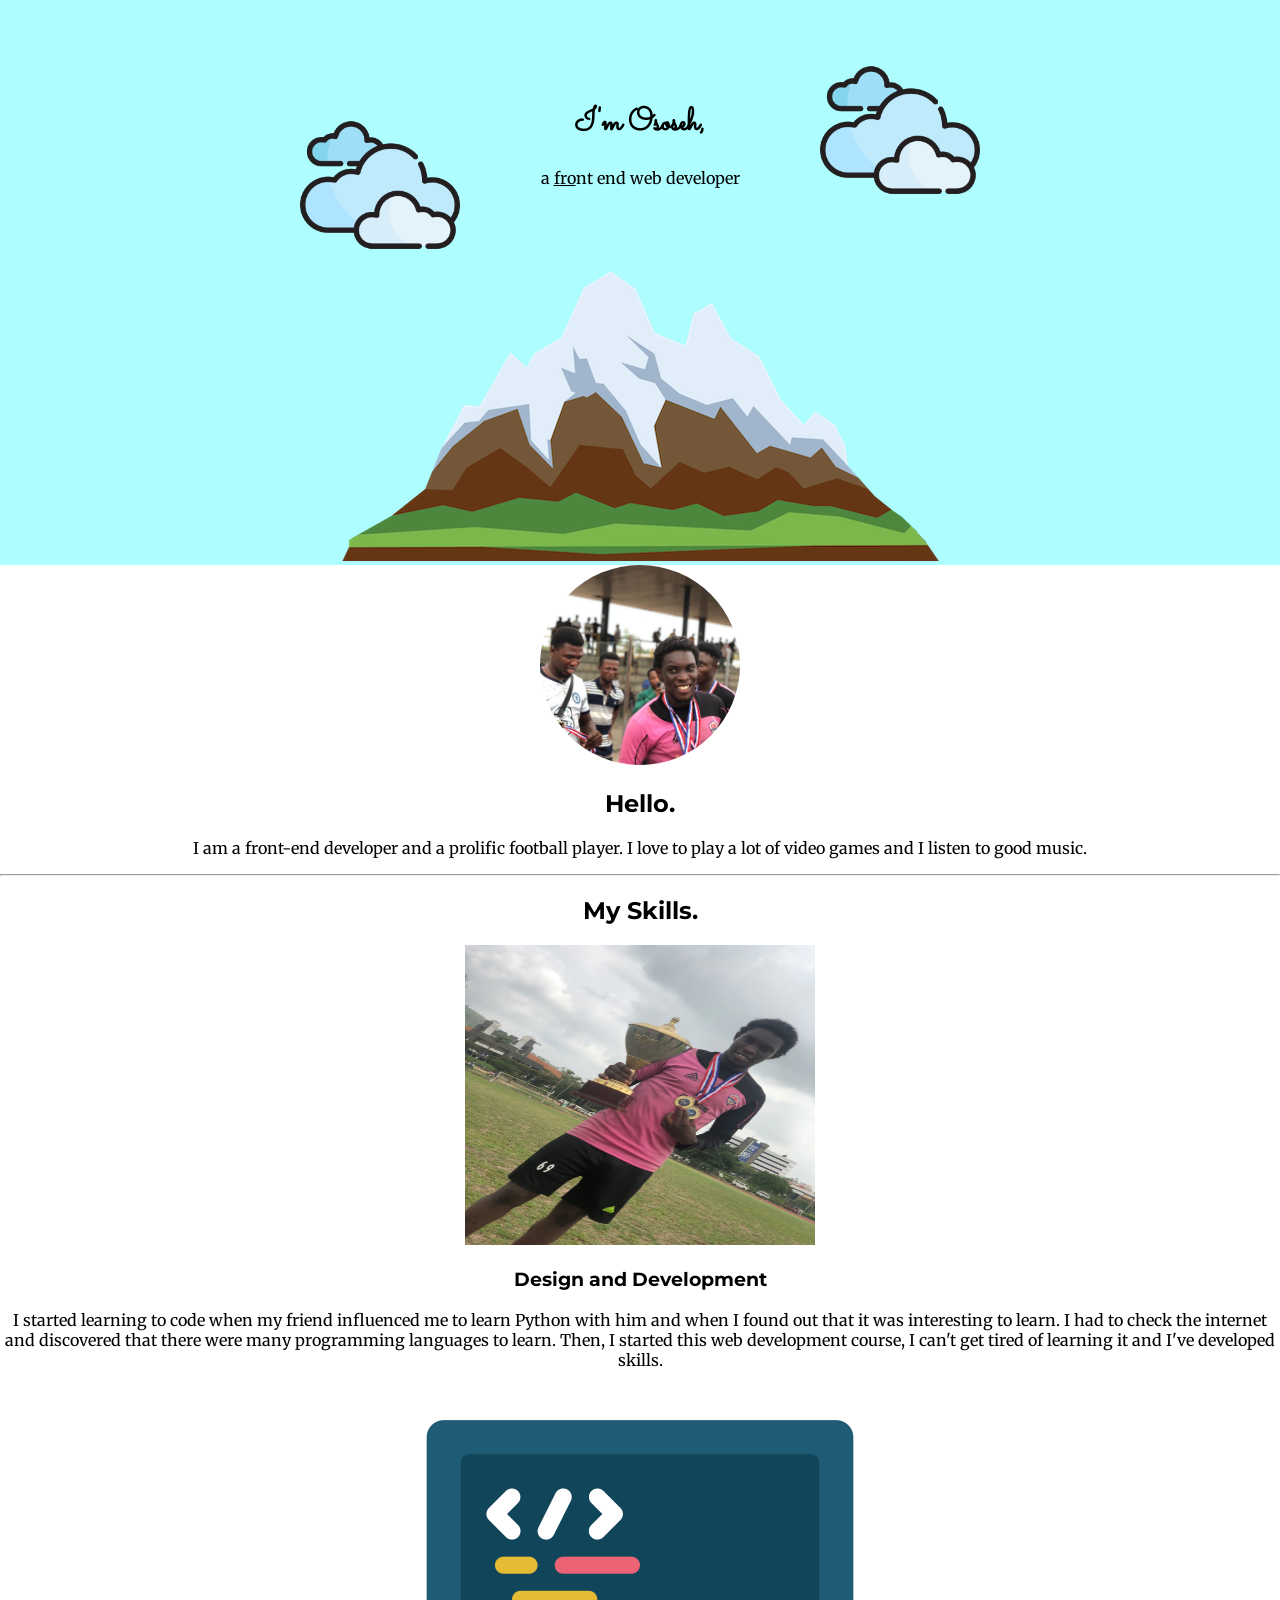
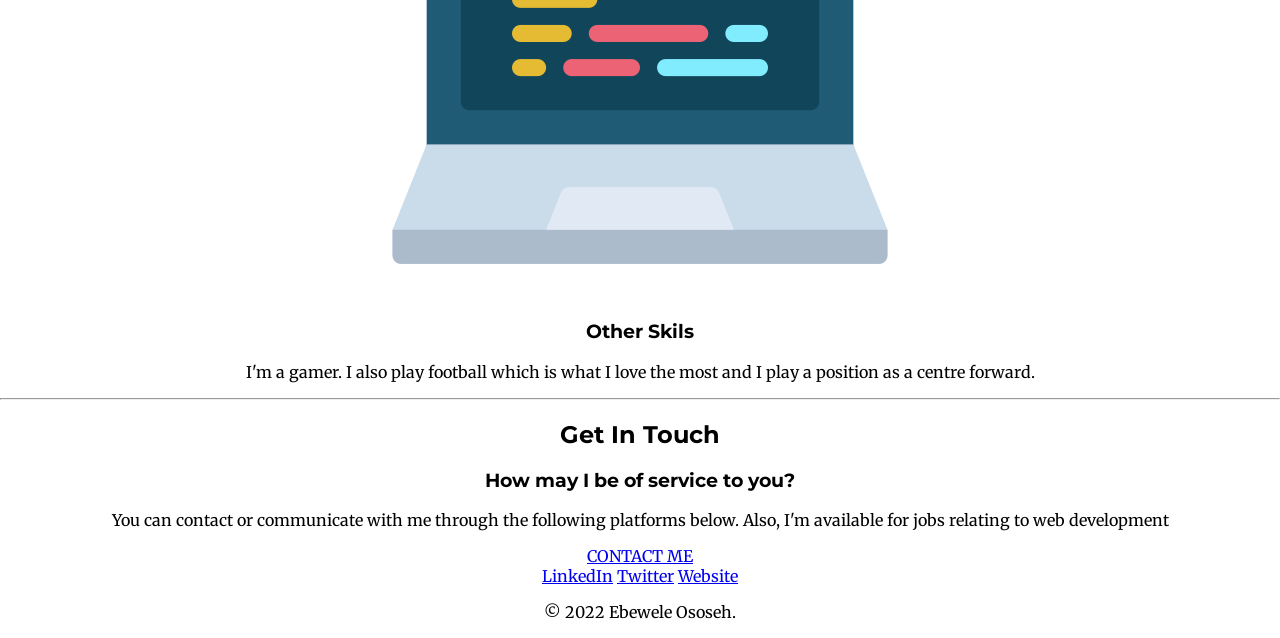
==== index.html @ ca623d4a "Add files via upload" ====
<!DOCTYPE html>
<html lang="en" dir="ltr">

<head>
  <meta charset="utf-8">
  <title>Ebewele Ososeh</title>
  <link rel="stylesheet" href="css/styles.css">
  <link rel="icon" href="my logo.jpeg">
  <link rel="preconnect" href="https://fonts.googleapis.com">
<link rel="preconnect" href="https://fonts.gstatic.com" crossorigin>
<link href="https://fonts.googleapis.com/css2?family=BIZ+UDMincho&family=Merriweather&family=Montserrat&family=Sacramento&display=swap" rel="stylesheet">
</head>

<body>
  <div class="top-container">
    <img src="Images/clouds.png" alt="cloud-img" class="top-cloud">
    <h1>I'm Ososeh,</h1>
    <p>a <span class="fro">fro</span>nt end web developer</p>
    <img src="Images/clouds.png" alt="cloud-img" class="bottom-cloud">
    <img src="Images/mountain.png" alt="mountain-img" class="mountains">
  </div>
  <div class="middle-container">
    <div class="profile">
      <img src="Images/champion.jpg" alt="Ososeh" class="Ososeh">
      <h2>Hello.</h2>
      <p>I am a front-end developer and a prolific football player. I love to play a lot of video games and I listen to good music.</p>
    </div>
    <hr>
    <div class="skills">
      <h2>My Skills.</h2>
      <div class="skill-row">
        <img class="trophy" src="Images/trophy.jpg" alt="Trophy">
        <h3>Design and Development</h3>
        <p>I started learning to code when my friend influenced me to learn Python with him and when I found out that it was interesting to learn. I had to check the internet and discovered that there were many programming languages to learn. Then, I started this web development course, I can't get tired of learning it and I've developed skills. </p>
      </div>
      <div class="skill-row">
        <img class="programming" src="Images/programming.png" alt="">
        <h3>Other Skils</h3>
        <p>I'm a gamer. I also play football which is what I love the most and I play a position as a centre forward.</p>
      </div>
    </div>
    <hr>
    <div class="contact-me">
      <h2>Get In Touch</h2>
      <h3>How may I be of service to you?</h3>
      <p>You can contact or communicate with me through the following platforms below. Also, I'm available for jobs relating to web development</p>
      <a class="btn" href="mailto:ebeweleososeh@gmail.com">CONTACT ME</a>
    </div>
  </div>


  <div class="bottom-container">
    <a class="footer-link" href="https://www.linkedin.com/">LinkedIn</a>
    <a class="footer-link" href="https://twitter.com/">Twitter</a>
    <a class="footer-link" href="https://www.appbrewery.co/">Website</a>
    <p>© 2022  Ebewele Ososeh.</p>
  </div>


</body>

</html>
---- css/styles.css ----
body {
  margin: 0;
  text-align: center;
  font-family: 'Merriweather', serif;
}

h1 {
  margin-top: 0;
  font-family: Sacramento, cursive;
}
h2 {
  font-family: Montserrat, sans-serif;
}
h3 {
  font-family: 'Montserrat', serif;
}

.top-container {
  background-color: #AEFEFF;
  position: relative;
  padding-top: 100px
}

.middle-container {

}

.bottom-container {

}

.fro {
  text-decoration: underline;
}

.top-cloud {
  position: absolute;
  height: 160px;
  width: 160px;
  right: 300px;
  top: 50px;
}

.bottom-cloud {
  position: absolute;
  height: 160px;
  width: 160px;
  left: 300px;
  bottom: 300px;
}
.Ososeh{
  border-radius: 100%;
  height: 200px;
  width: 200px;

}
.trophy{
  height: 300px;
  width: 350px;

}
.skill-row{

}
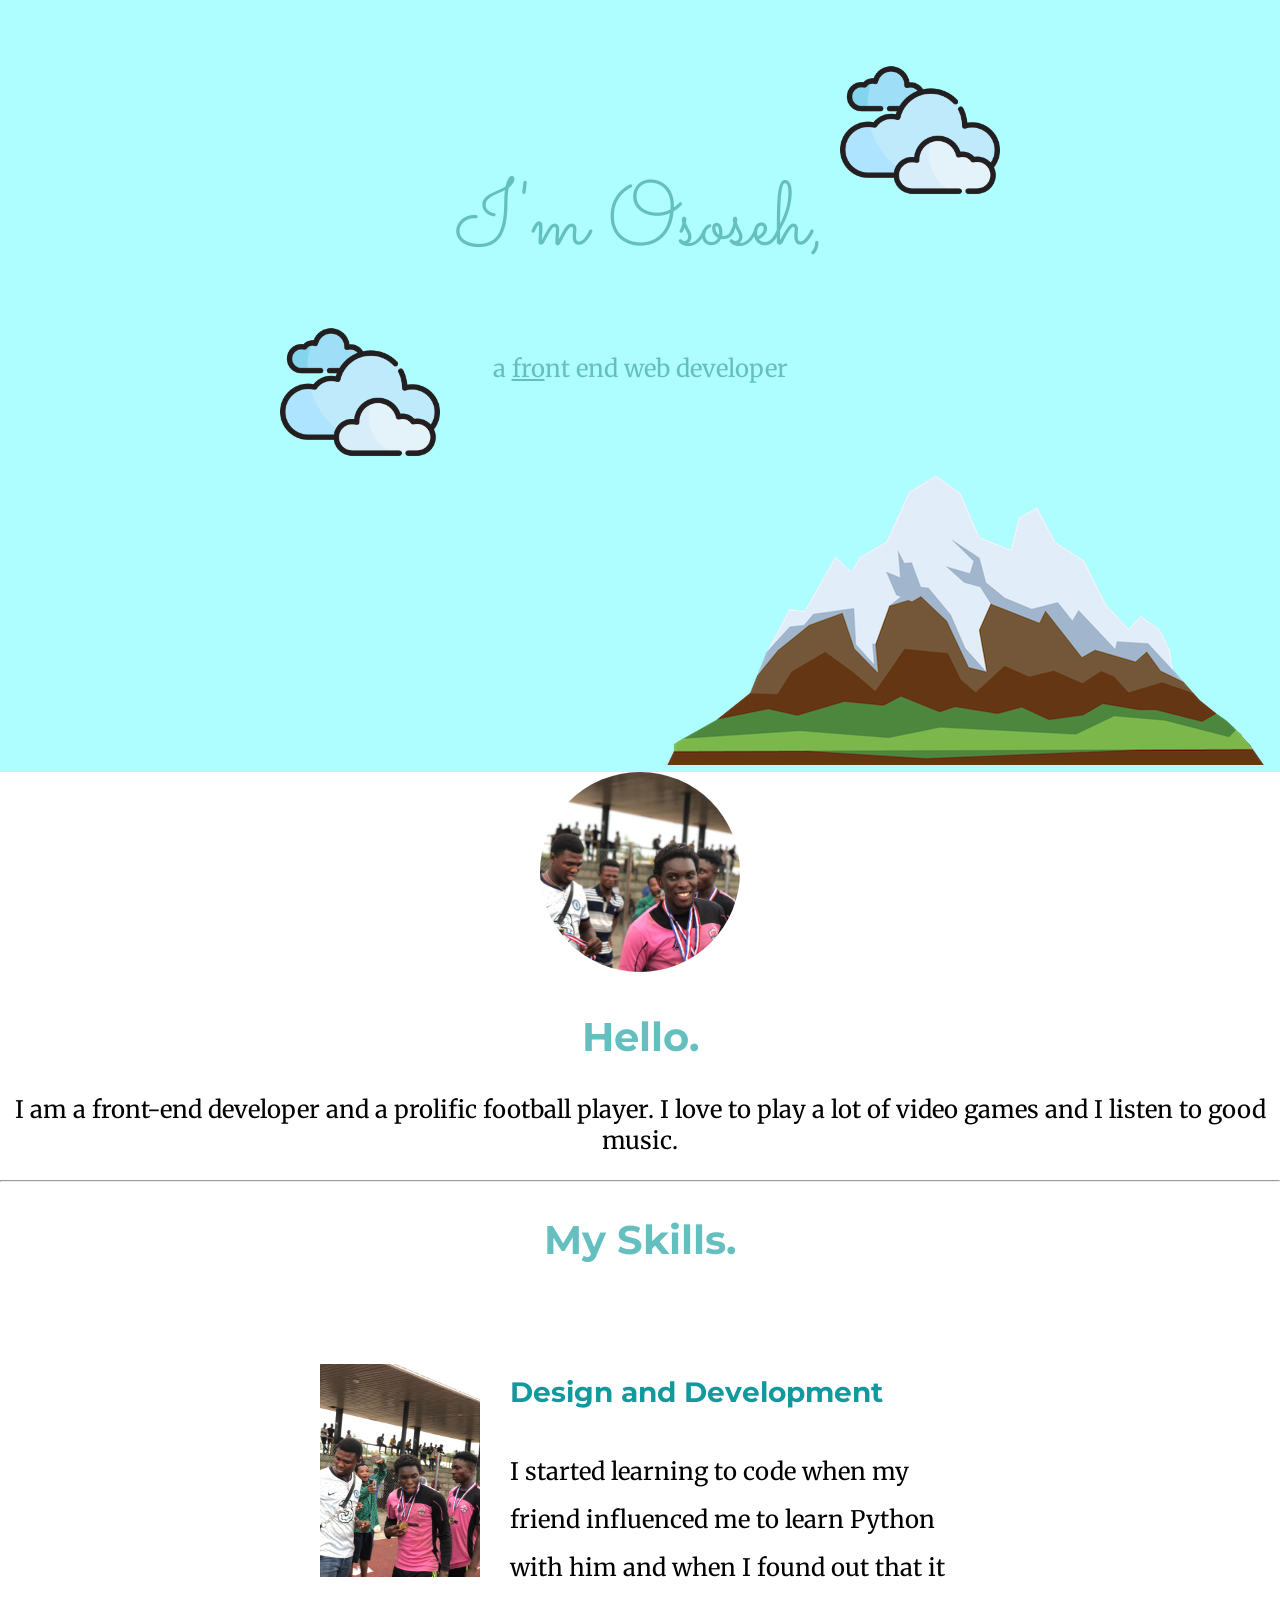
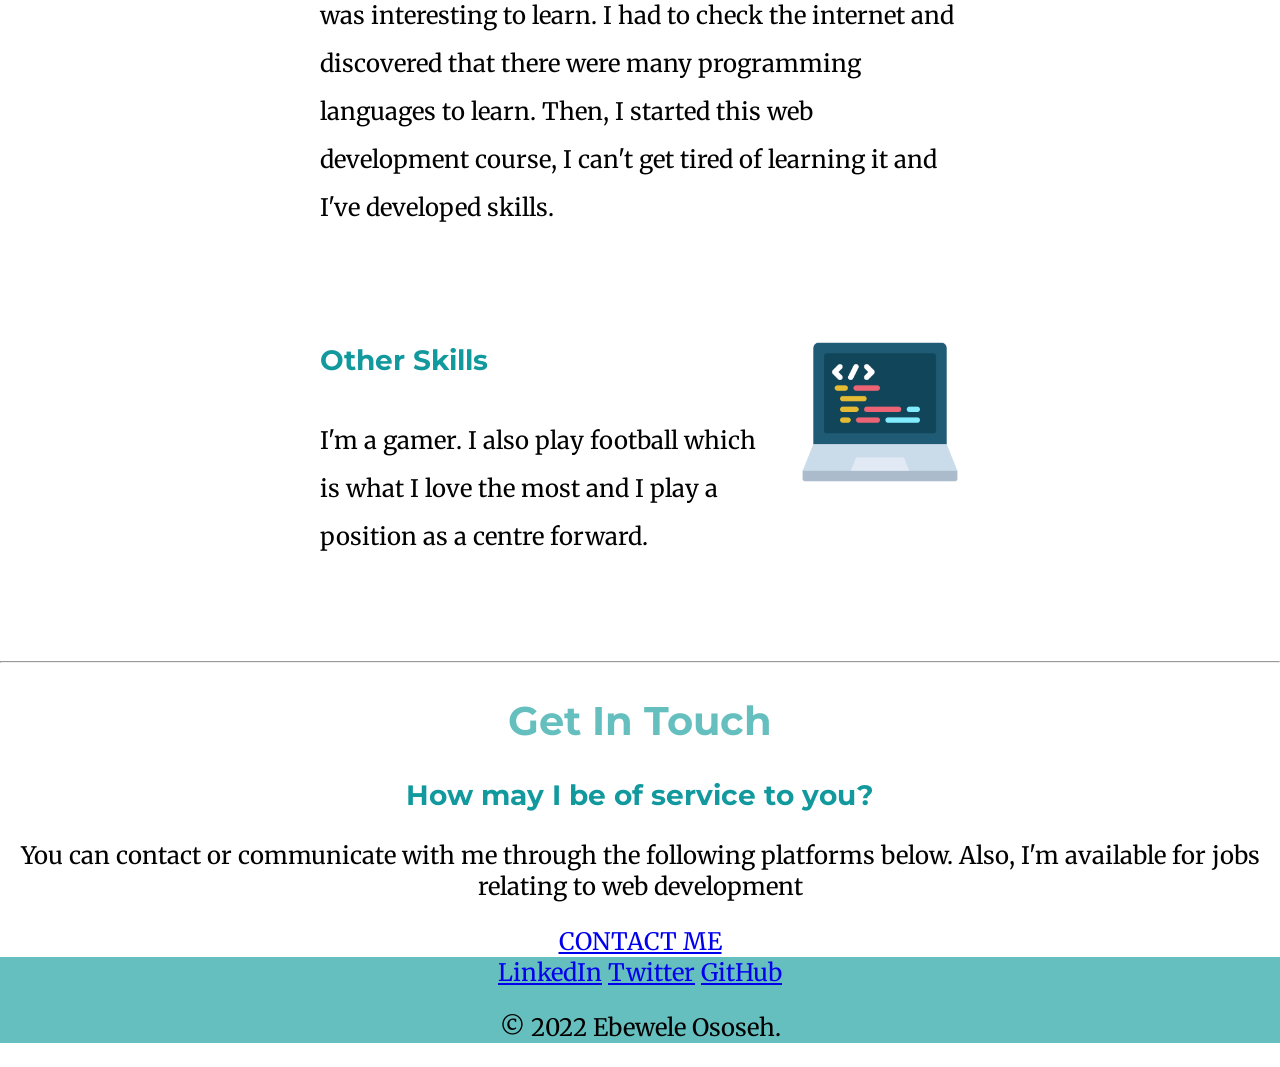
==== commit 499b5e00: "Add files via upload" ====
--- a/index.html
+++ b/index.html
@@ -15,13 +15,13 @@
   <div class="top-container">
     <img src="Images/clouds.png" alt="cloud-img" class="top-cloud">
     <h1>I'm Ososeh,</h1>
-    <p>a <span class="fro">fro</span>nt end web developer</p>
+    <p class="web-developer">a <span class="fro">fro</span>nt end web developer</p>
     <img src="Images/clouds.png" alt="cloud-img" class="bottom-cloud">
     <img src="Images/mountain.png" alt="mountain-img" class="mountains">
   </div>
   <div class="middle-container">
     <div class="profile">
-      <img src="Images/champion.jpg" alt="Ososeh" class="Ososeh">
+      <img src="Images/champion.jpg" alt="Ososeh" class="Ososeh-img">
       <h2>Hello.</h2>
       <p>I am a front-end developer and a prolific football player. I love to play a lot of video games and I listen to good music.</p>
     </div>
@@ -29,14 +29,14 @@
     <div class="skills">
       <h2>My Skills.</h2>
       <div class="skill-row">
-        <img class="trophy" src="Images/trophy.jpg" alt="Trophy">
+        <img class="trophy-img" src="Images/csc rebels.jpg" alt="Trophy">
         <h3>Design and Development</h3>
-        <p>I started learning to code when my friend influenced me to learn Python with him and when I found out that it was interesting to learn. I had to check the internet and discovered that there were many programming languages to learn. Then, I started this web development course, I can't get tired of learning it and I've developed skills. </p>
+        <p class="l">I started learning to code when my friend influenced me to learn Python with him and when I found out that it was interesting to learn. I had to check the internet and discovered that there were many programming languages to learn. Then, I started this web development course, I can't get tired of learning it and I've developed skills. </p>
       </div>
       <div class="skill-row">
-        <img class="programming" src="Images/programming.png" alt="">
-        <h3>Other Skils</h3>
-        <p>I'm a gamer. I also play football which is what I love the most and I play a position as a centre forward.</p>
+        <img class="programming-img" src="Images/programming.png" alt="">
+        <h3>Other Skills</h3>
+        <p class="gamer">I'm a gamer. I also play football which is what I love the most and I play a position as a centre forward.</p>
       </div>
     </div>
     <hr>
@@ -50,9 +50,9 @@
 
 
   <div class="bottom-container">
-    <a class="footer-link" href="https://www.linkedin.com/">LinkedIn</a>
-    <a class="footer-link" href="https://twitter.com/">Twitter</a>
-    <a class="footer-link" href="https://www.appbrewery.co/">Website</a>
+    <a class="footer-link" href="https://www.linkedin.com/in/ebewele-ososeh-0a2bb61b8/">LinkedIn</a>
+    <a class="footer-link" href="https://twitter.com/Ososeh09">Twitter</a>
+    <a class="footer-link" href="https://github.com/Ososeh">GitHub</a>
     <p>© 2022  Ebewele Ososeh.</p>
   </div>
 
--- a/css/styles.css
+++ b/css/styles.css
@@ -2,31 +2,54 @@
   margin: 0;
   text-align: center;
   font-family: 'Merriweather', serif;
+  font-size: 150%;
 }
 
 h1 {
-  margin-top: 0;
-  font-family: Sacramento, cursive;
+  color: #66BFBF;
+  font-size: 5.625rem;
+  margin-top: 50px auto 0 auto;
+  font-family: 'Sacramento', cursive;
+  font-weight: normal;
 }
+
 h2 {
+  color: #66BFBF;
+  font-size: 2.5rem;
   font-family: Montserrat, sans-serif;
 }
+
 h3 {
+  color: #11999E;
   font-family: 'Montserrat', serif;
 }
-
+.web-developer{
+  color: #66BFBF;
+}
+.fro{
+  color: #66BFBF;
+  font-weight: normal;
+}
 .top-container {
   background-color: #AEFEFF;
   position: relative;
   padding-top: 100px
 }
-
-.middle-container {
-
+.mountains {
+  position: relative;
+  margin-left: 650px;
 }
 
+.middle-container {}
+
 .bottom-container {
-
+  background-color: #66BFBF;
+}
+.skill-row{
+  width: 50%;
+  margin: 100px auto 100px auto;
+  text-align: left;
+  line-height: 2;
 }
 
 .fro {
@@ -37,7 +60,7 @@
   position: absolute;
   height: 160px;
   width: 160px;
-  right: 300px;
+  right: 280px;
   top: 50px;
 }
 
@@ -45,20 +68,29 @@
   position: absolute;
   height: 160px;
   width: 160px;
-  left: 300px;
+  left: 280px;
   bottom: 300px;
 }
-.Ososeh{
+
+.Ososeh-img {
   border-radius: 100%;
   height: 200px;
   width: 200px;
 
 }
-.trophy{
-  height: 300px;
-  width: 350px;
+
+.trophy-img {
+width: 25%;
+float: left;
+margin-right: 30px;
+}
+.l {
 
 }
-.skill-row{
-
+.programming-img{
+  width: 25%;
+  float: right;
+  margin-left: 30px;
 }
+.gamer{
+}
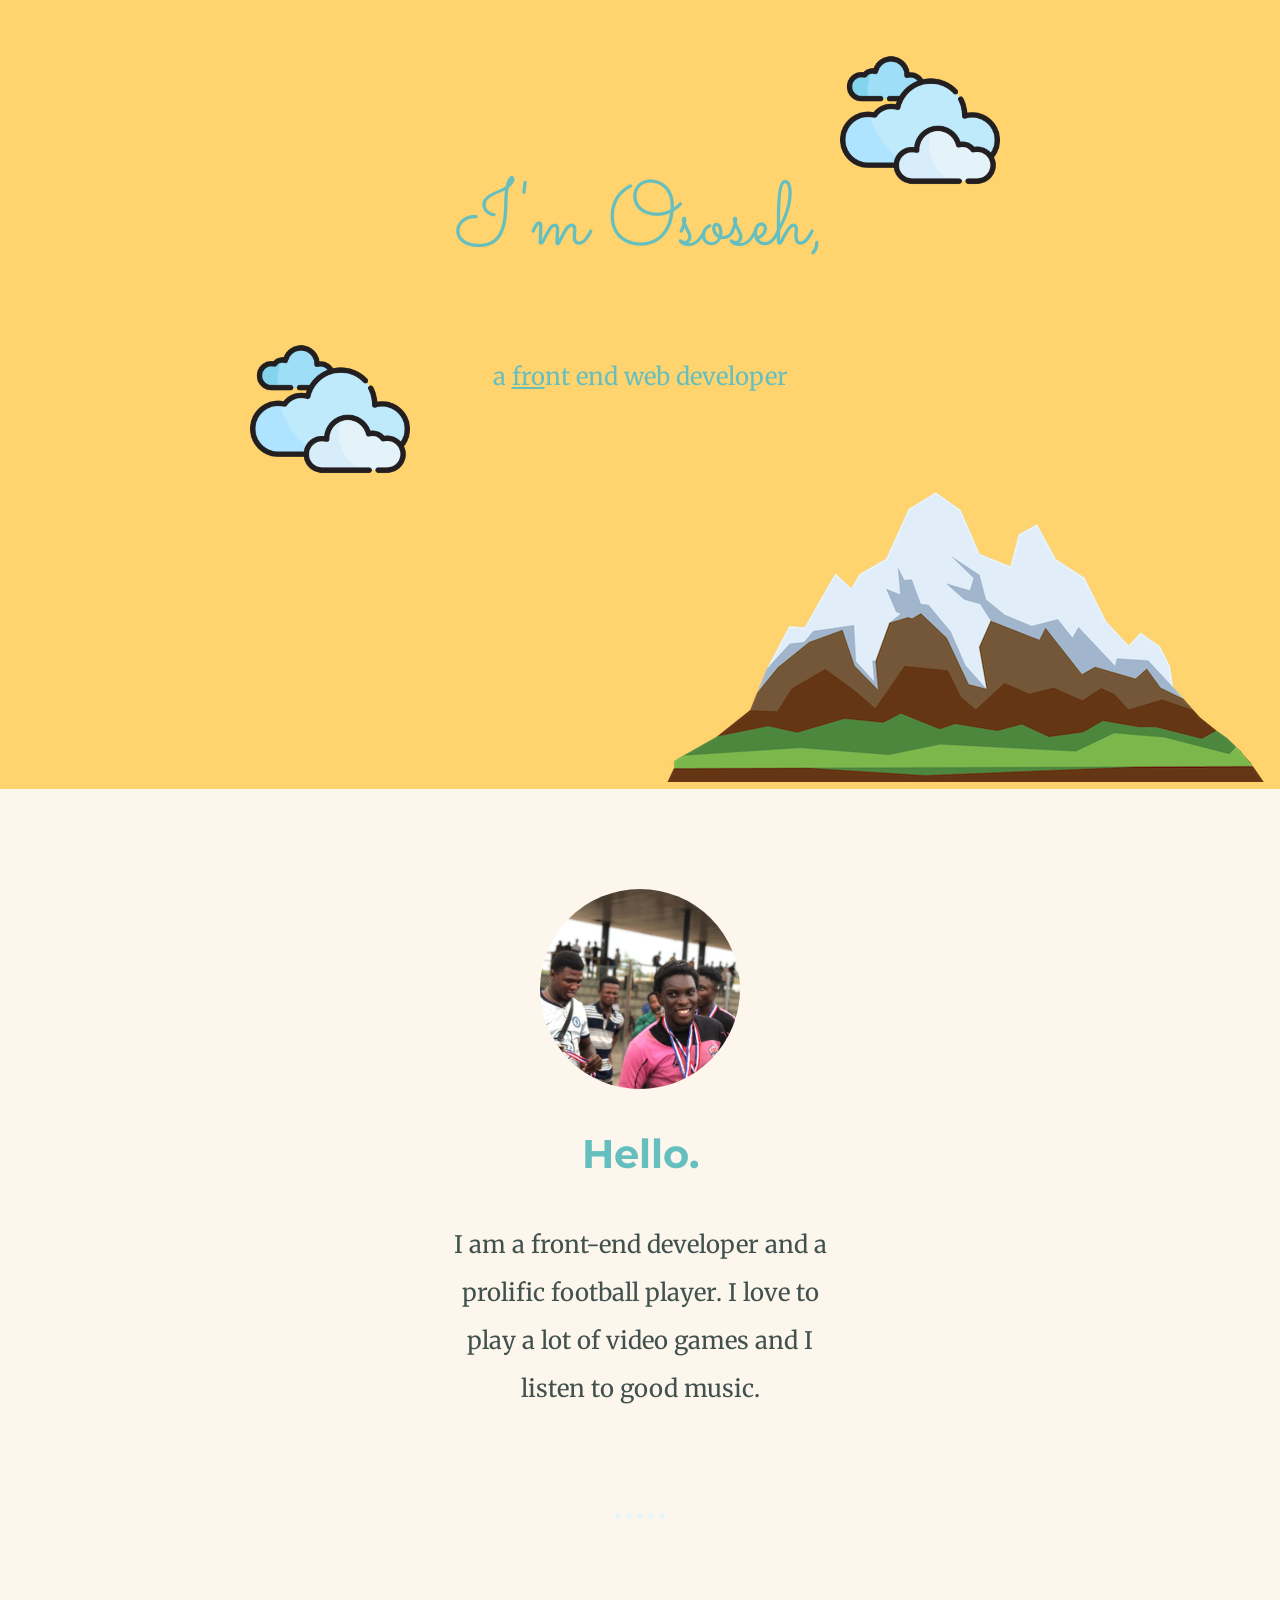
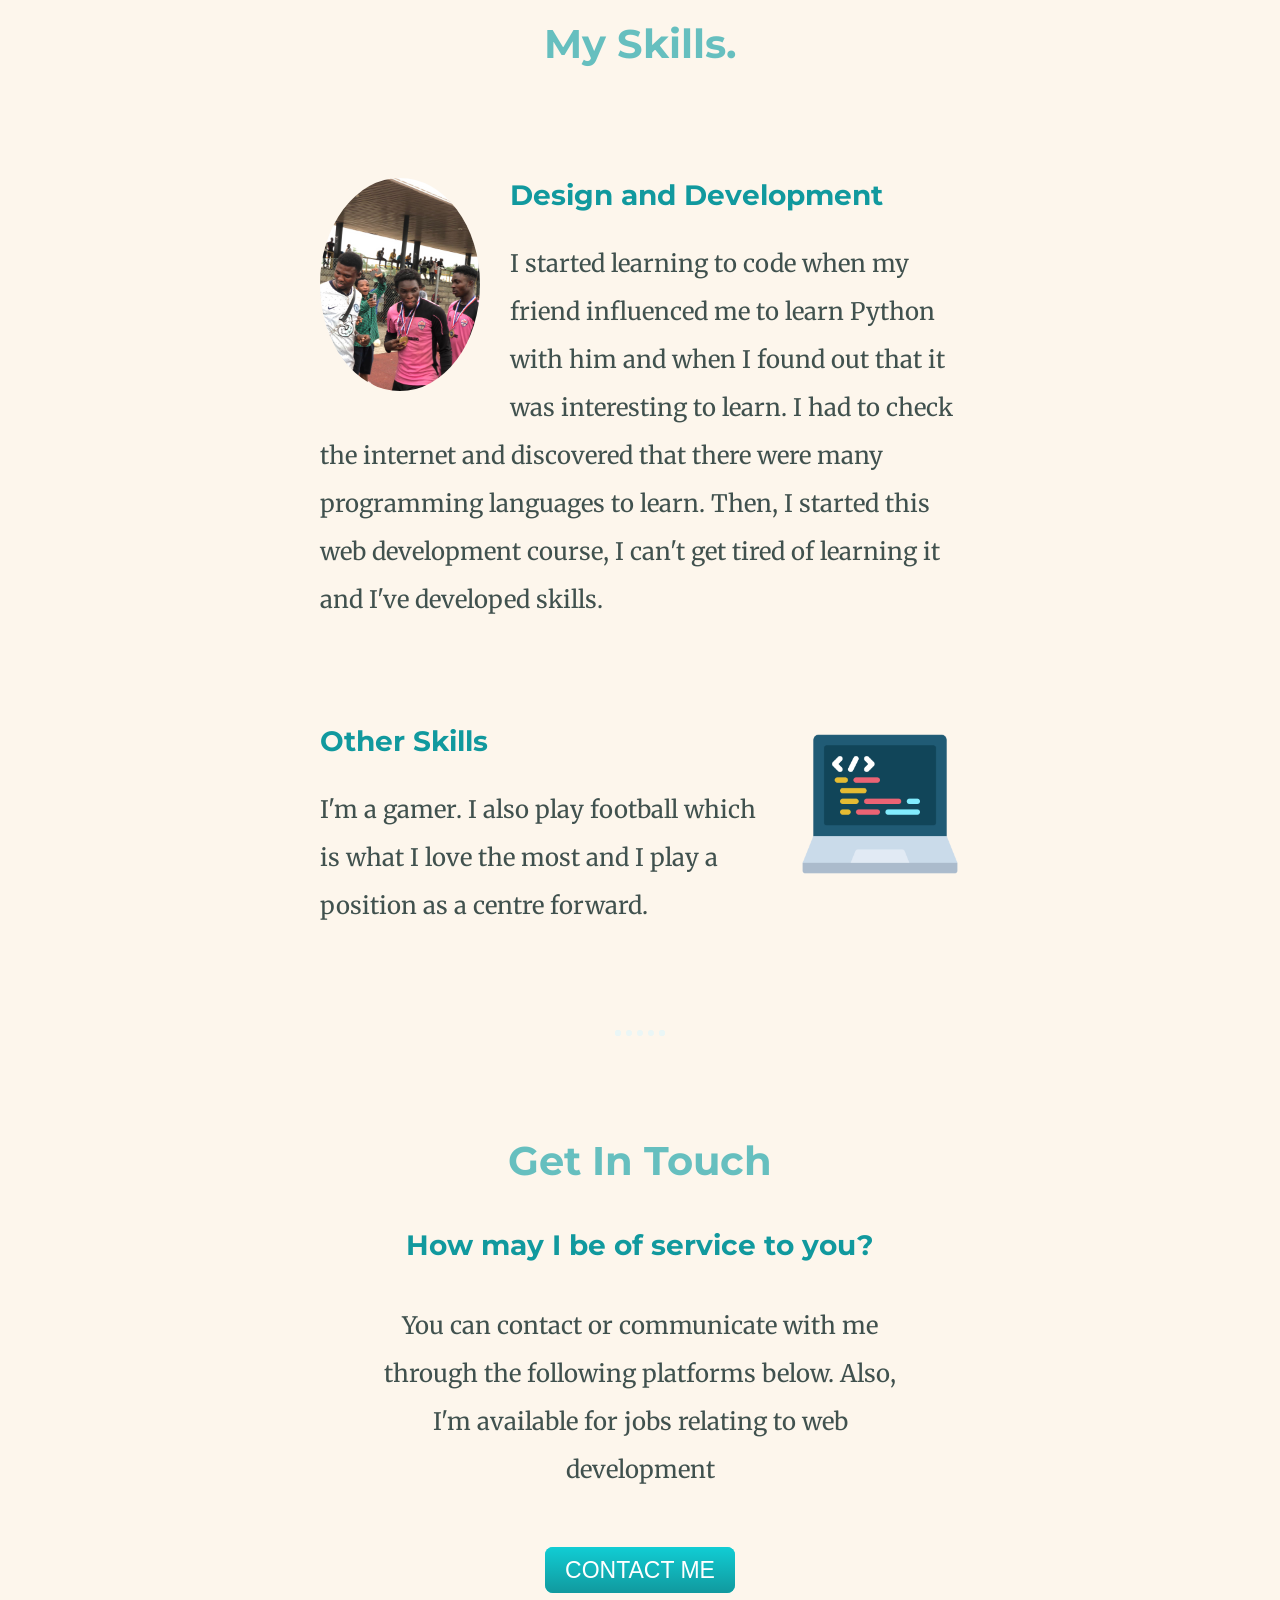
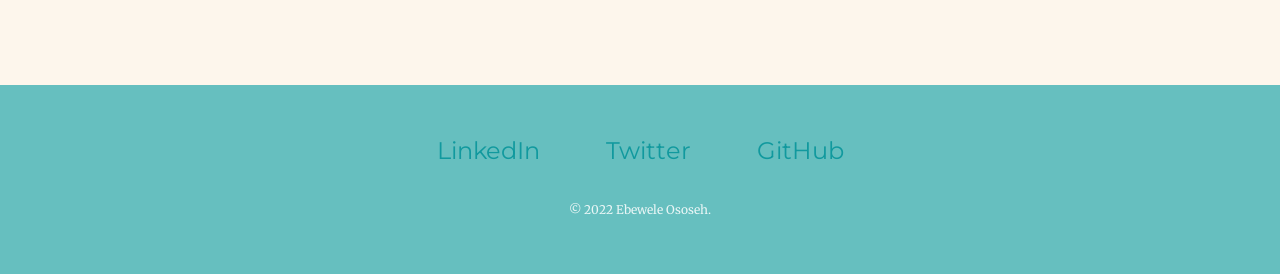
==== commit 1e76686d: "Add files via upload" ====
--- a/index.html
+++ b/index.html
@@ -23,7 +23,7 @@
     <div class="profile">
       <img src="Images/champion.jpg" alt="Ososeh" class="Ososeh-img">
       <h2>Hello.</h2>
-      <p>I am a front-end developer and a prolific football player. I love to play a lot of video games and I listen to good music.</p>
+      <p class="intro">I am a front-end developer and a prolific football player. I love to play a lot of video games and I listen to good music.</p>
     </div>
     <hr>
     <div class="skills">
@@ -43,7 +43,7 @@
     <div class="contact-me">
       <h2>Get In Touch</h2>
       <h3>How may I be of service to you?</h3>
-      <p>You can contact or communicate with me through the following platforms below. Also, I'm available for jobs relating to web development</p>
+      <p class="contact-message">You can contact or communicate with me through the following platforms below. Also, I'm available for jobs relating to web development</p>
       <a class="btn" href="mailto:ebeweleososeh@gmail.com">CONTACT ME</a>
     </div>
   </div>
@@ -53,7 +53,7 @@
     <a class="footer-link" href="https://www.linkedin.com/in/ebewele-ososeh-0a2bb61b8/">LinkedIn</a>
     <a class="footer-link" href="https://twitter.com/Ososeh09">Twitter</a>
     <a class="footer-link" href="https://github.com/Ososeh">GitHub</a>
-    <p>© 2022  Ebewele Ososeh.</p>
+    <p class="copyright">© 2022  Ebewele Ososeh.</p>
   </div>
 
 
--- a/css/styles.css
+++ b/css/styles.css
@@ -3,6 +3,7 @@
   text-align: center;
   font-family: 'Merriweather', serif;
   font-size: 150%;
+  color: #40514E;
 }
 
 h1 {
@@ -17,39 +18,84 @@
   color: #66BFBF;
   font-size: 2.5rem;
   font-family: Montserrat, sans-serif;
+  padding-bottom: 10px;
 }
 
 h3 {
   color: #11999E;
   font-family: 'Montserrat', serif;
 }
-.web-developer{
+
+p {
+  line-height: 2;
+}
+
+hr {
+  border: dotted #EAF6F6 6px;
+  border-bottom: none;
+  width: 3%;
+  margin: 100px auto;
+}
+
+a {
+  color: #11999E;
+  font-family: Montserrat, sans-serif;
+  margin: 10px 30px;
+  text-decoration: none;
+}
+a:hover{
+  color: #EAF6F6;
+}
+.contact-message {
+  width: 40%;
+  margin: 40px auto 60px;
+}
+.copyright{
+  color: #EAF6F6;
+  font-size: 0.75rem;
+  padding: 20px 0;
+}
+
+.web-developer {
   color: #66BFBF;
 }
-.fro{
+
+.fro {
   color: #66BFBF;
   font-weight: normal;
 }
+
 .top-container {
-  background-color: #AEFEFF;
+  background-color: #FFD36E;
   position: relative;
   padding-top: 100px
 }
+
 .mountains {
   position: relative;
   margin-left: 650px;
+
 }
 
-.middle-container {}
+.middle-container {
+  padding: 100px 0;
+  background-color: #FDF6EC;
+}
+
+.intro {
+  width: 30%;
+  margin: auto;
+}
 
 .bottom-container {
   background-color: #66BFBF;
+  padding: 50px 0 20px;
 }
-.skill-row{
+
+.skill-row {
   width: 50%;
   margin: 100px auto 100px auto;
   text-align: left;
-  line-height: 2;
 }
 
 .fro {
@@ -61,14 +107,14 @@
   height: 160px;
   width: 160px;
   right: 280px;
-  top: 50px;
+  top: 40px;
 }
 
 .bottom-cloud {
   position: absolute;
   height: 160px;
   width: 160px;
-  left: 280px;
+  left: 250px;
   bottom: 300px;
 }
 
@@ -76,21 +122,49 @@
   border-radius: 100%;
   height: 200px;
   width: 200px;
-
 }
 
 .trophy-img {
-width: 25%;
-float: left;
-margin-right: 30px;
+  width: 25%;
+  float: left;
+  margin-right: 30px;
+  border-radius: 100%;
 }
-.l {
 
-}
-.programming-img{
+.l {}
+
+.programming-img {
   width: 25%;
   float: right;
   margin-left: 30px;
 }
-.gamer{
+
+.gamer {}
+
+.btn {
+  background: #11cdd4;
+  background-image: -webkit-linear-gradient(top, #11cdd4, #11999e);
+  background-image: -moz-linear-gradient(top, #11cdd4, #11999e);
+  background-image: -ms-linear-gradient(top, #11cdd4, #11999e);
+  background-image: -o-linear-gradient(top, #11cdd4, #11999e);
+  background-image: linear-gradient(to bottom, #11cdd4, #11999e);
+  -webkit-border-radius: 8;
+  -moz-border-radius: 8;
+  border-radius: 8px;
+  font-family: Trebuchet MS, Lucida Grande, Lucida Sans Unicode, Lucida Sans, Tahoma, sans-serif;
+  color: #ffffff;
+  font-size: 23px;
+  padding: 10px 20px 10px 20px;
+  border: solid #1f628d 0px;
+  text-decoration: none;
 }
+
+.btn:hover {
+  background: #30e3cb;
+  background-image: -webkit-linear-gradient(top, #30e3cb, #2bc4ad);
+  background-image: -moz-linear-gradient(top, #30e3cb, #2bc4ad);
+  background-image: -ms-linear-gradient(top, #30e3cb, #2bc4ad);
+  background-image: -o-linear-gradient(top, #30e3cb, #2bc4ad);
+  background-image: linear-gradient(to bottom, #30e3cb, #2bc4ad);
+  text-decoration: none;
+}
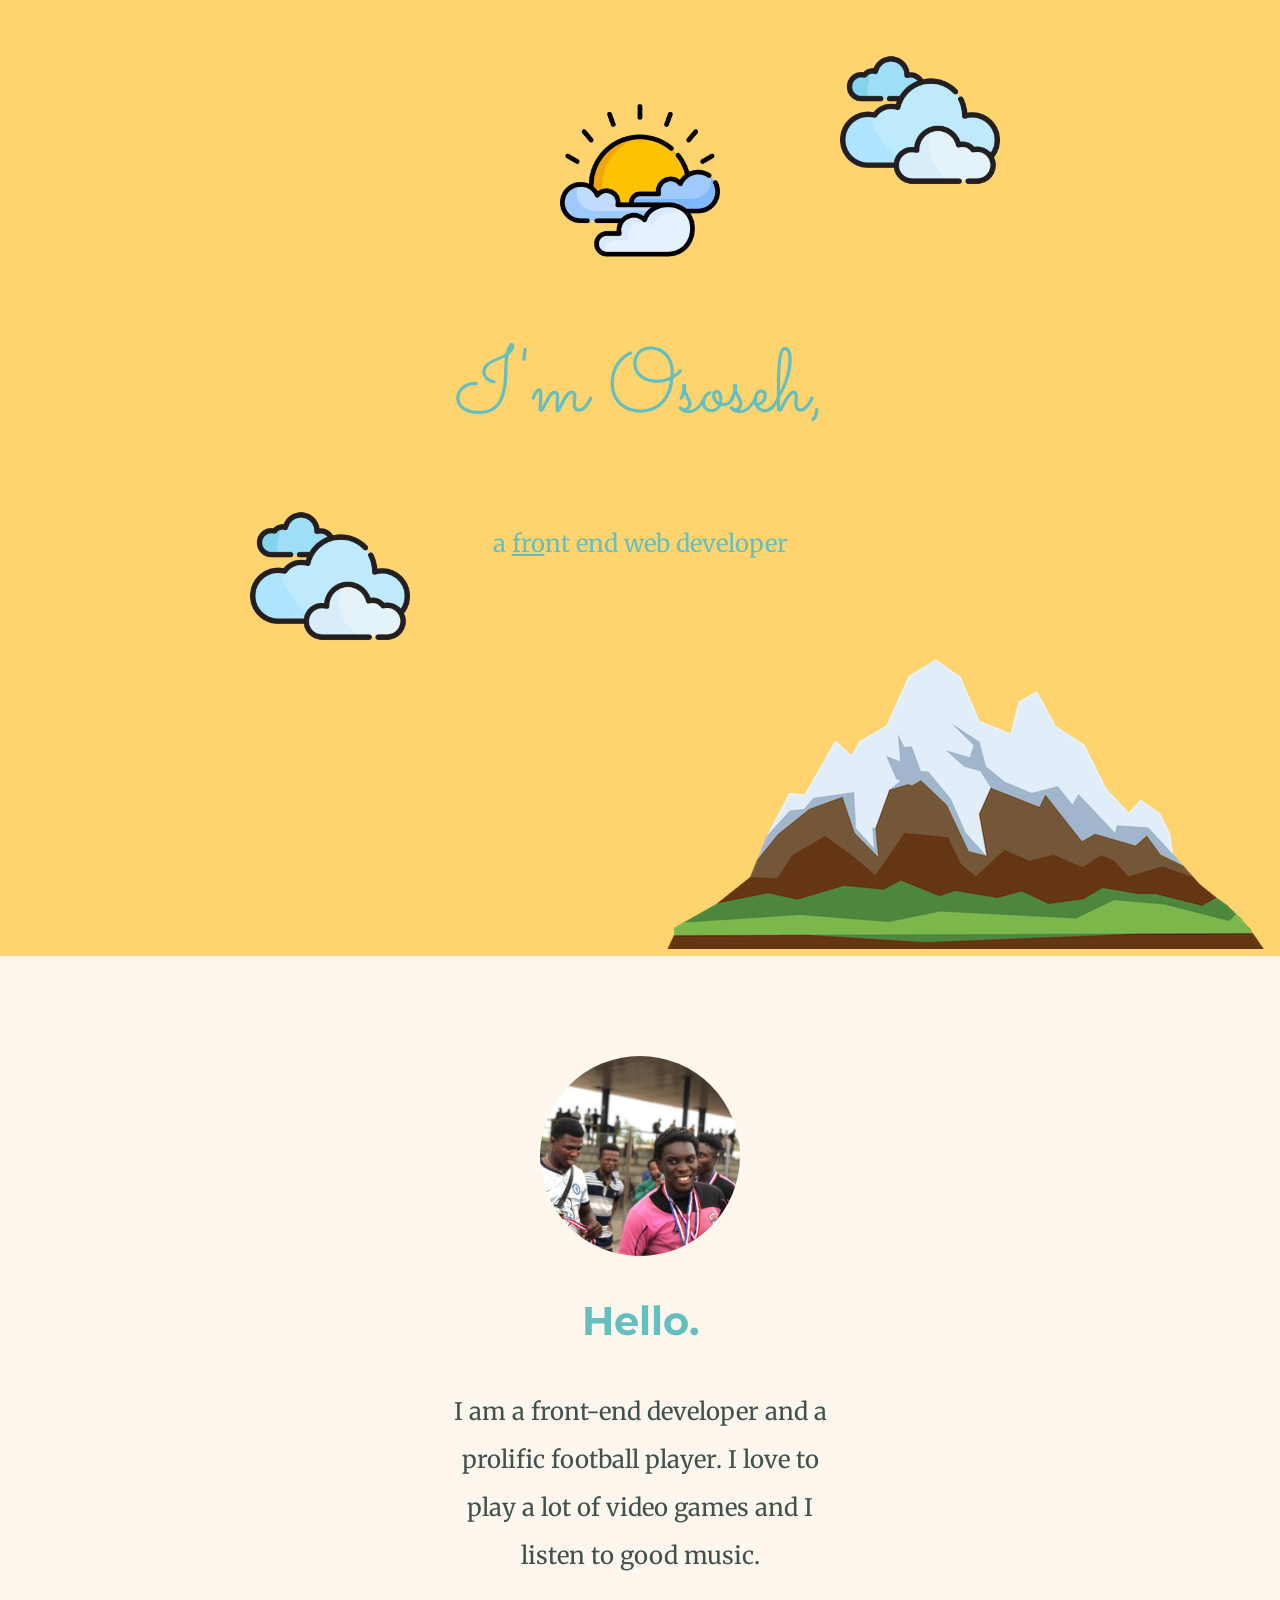
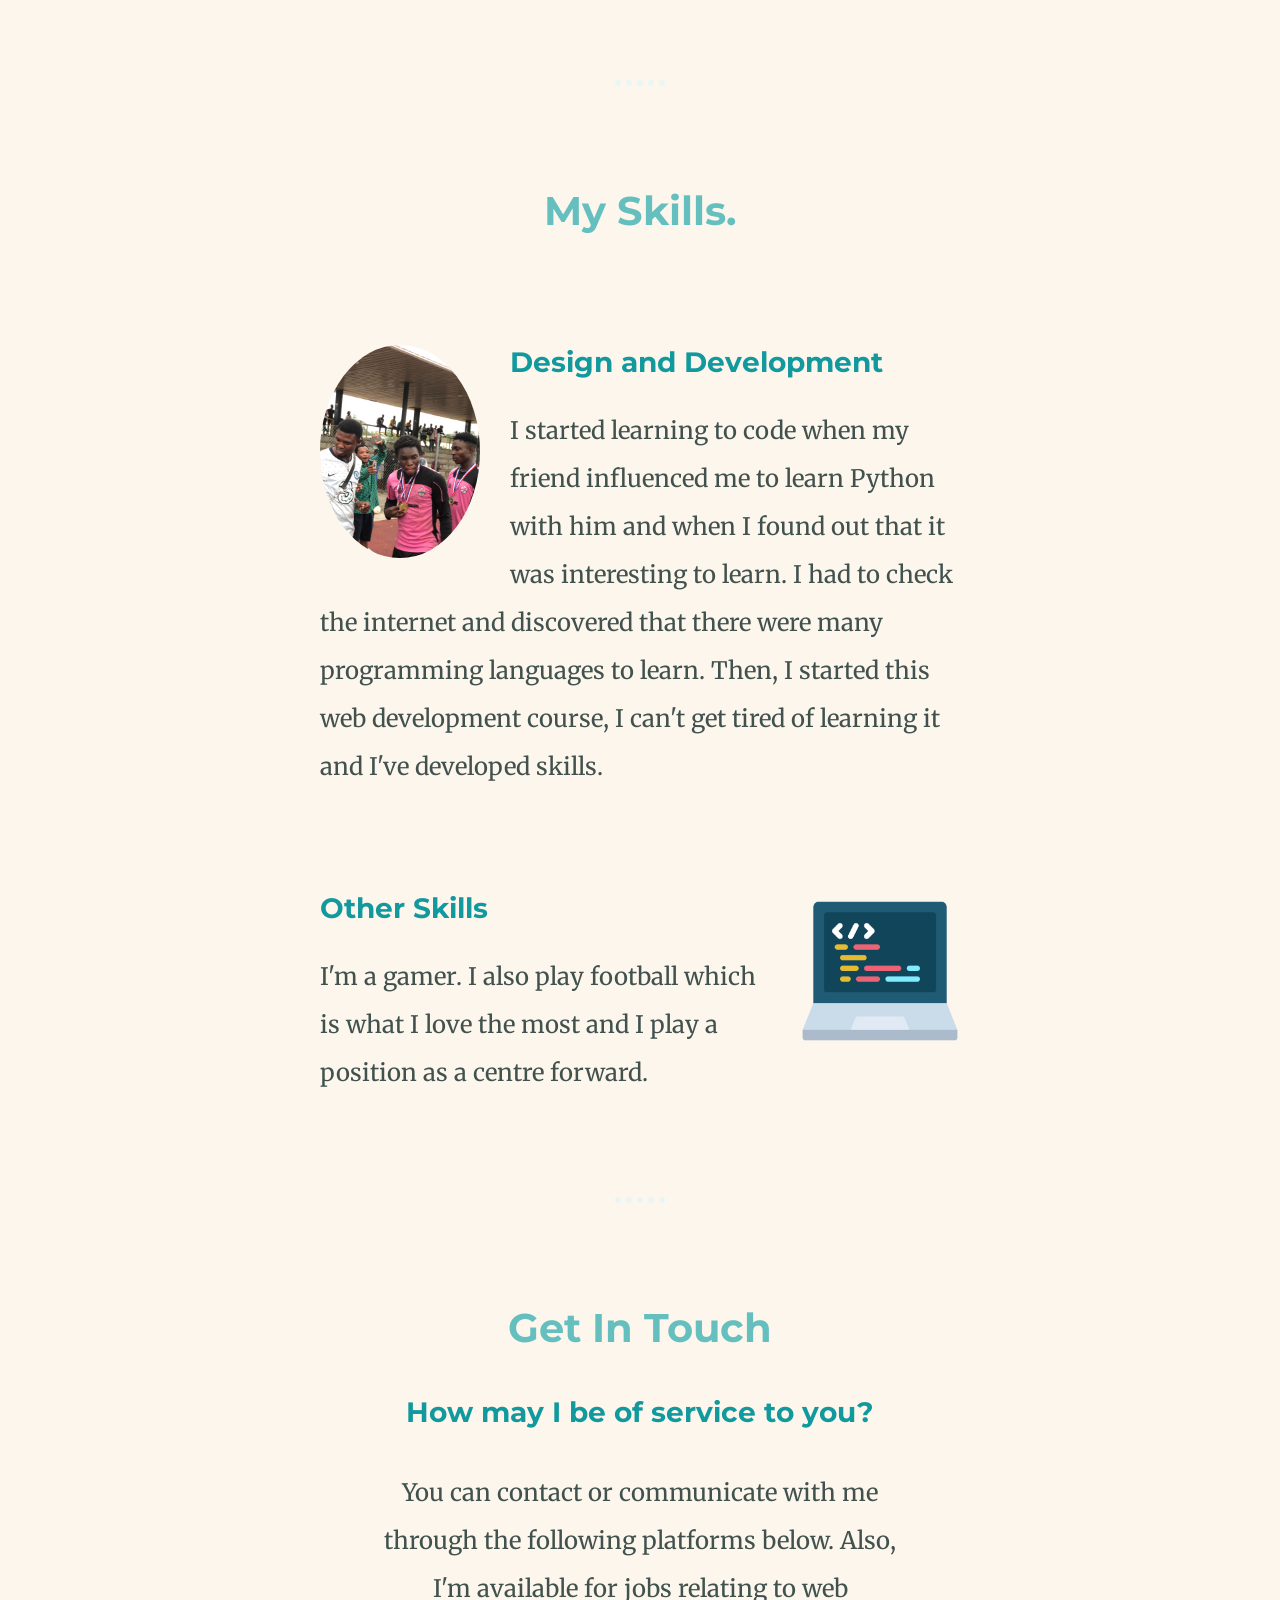
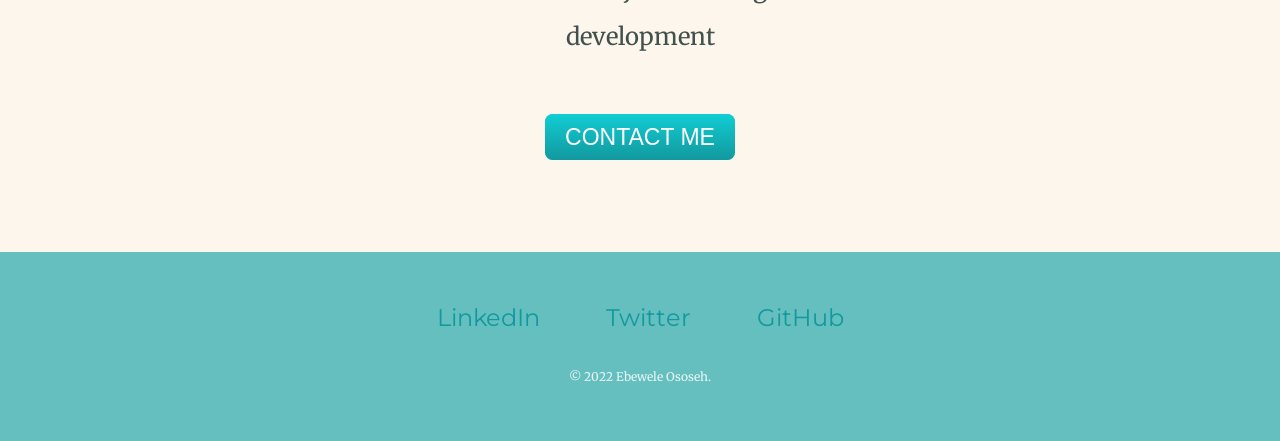
==== commit e0a290df: "Add files via upload" ====
--- a/index.html
+++ b/index.html
@@ -13,6 +13,7 @@
 
 <body>
   <div class="top-container">
+    <img src="Images/sun.png" alt="sun" class="sun">
     <img src="Images/clouds.png" alt="cloud-img" class="top-cloud">
     <h1>I'm Ososeh,</h1>
     <p class="web-developer">a <span class="fro">fro</span>nt end web developer</p>
--- a/css/styles.css
+++ b/css/styles.css
@@ -109,7 +109,13 @@
   right: 280px;
   top: 40px;
 }
+.sun{
+  height: 160px;
+  width: 160px;
 
+
+
+}
 .bottom-cloud {
   position: absolute;
   height: 160px;
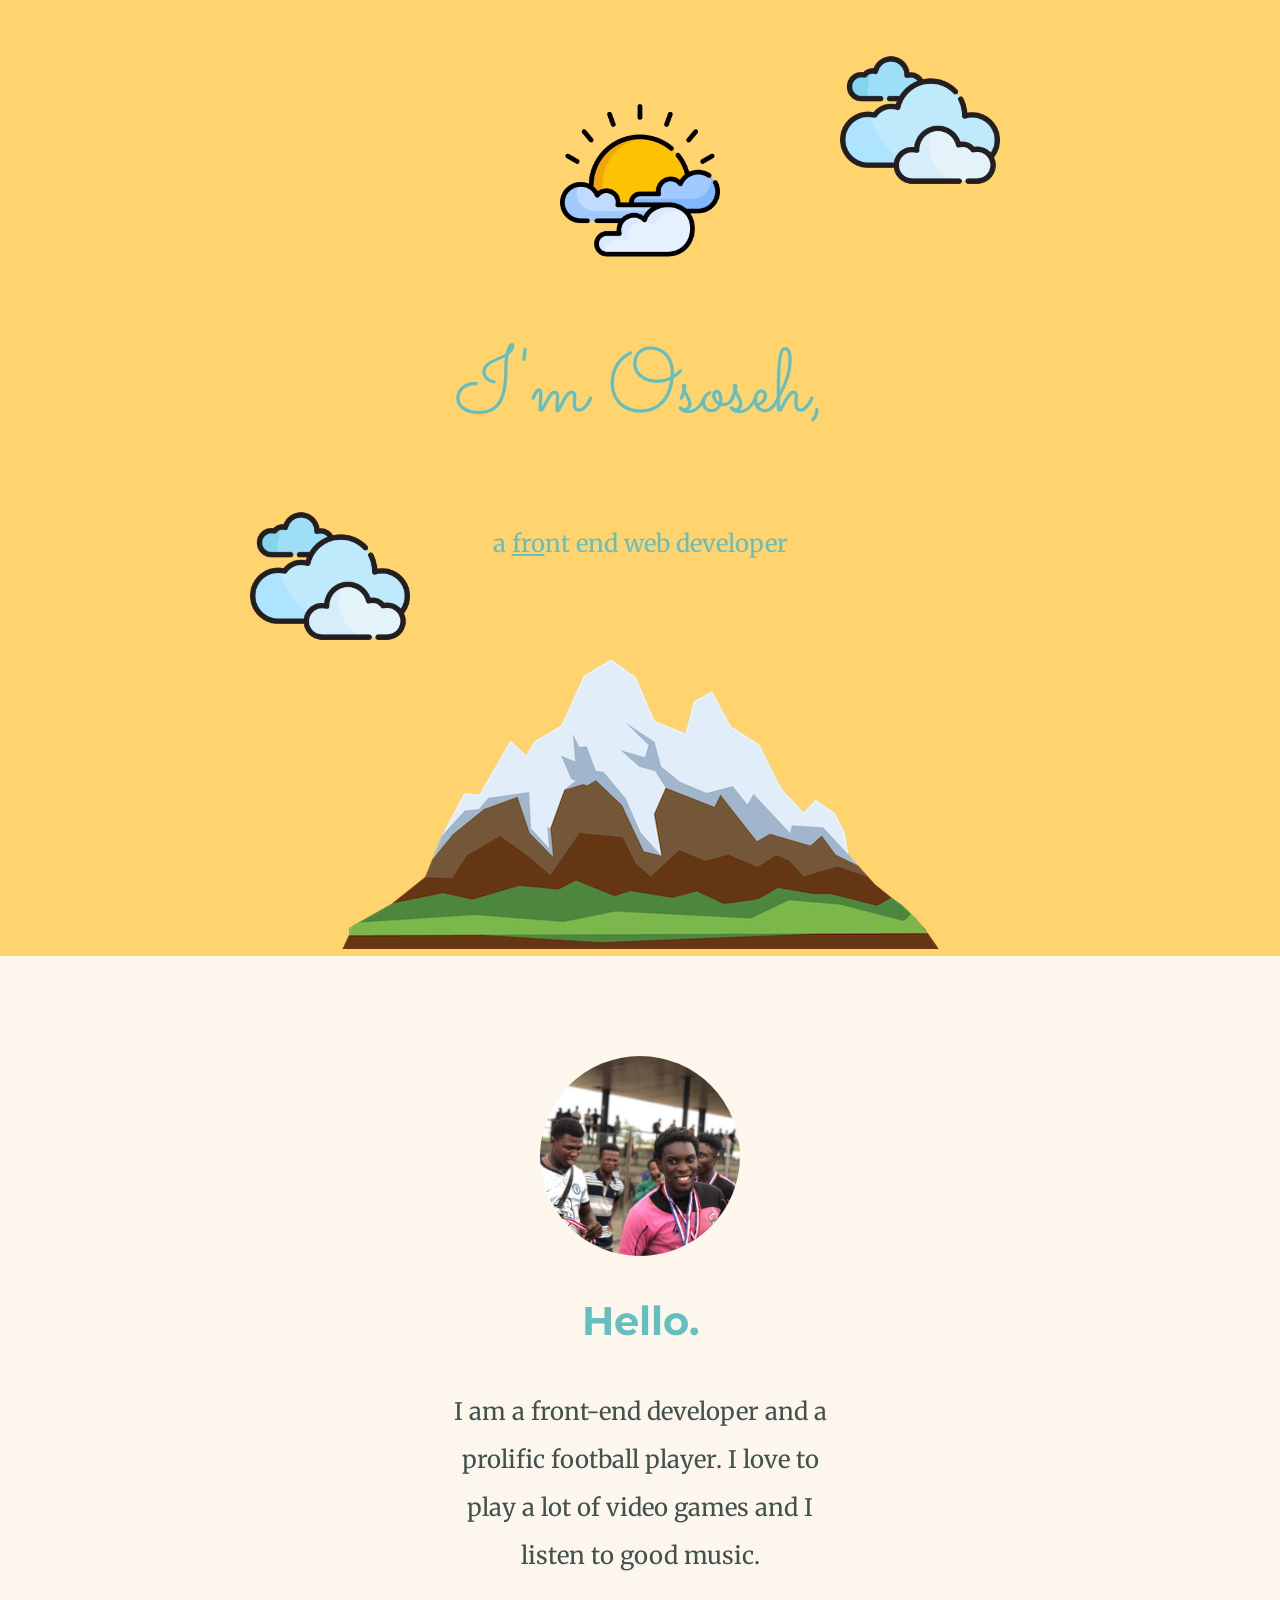
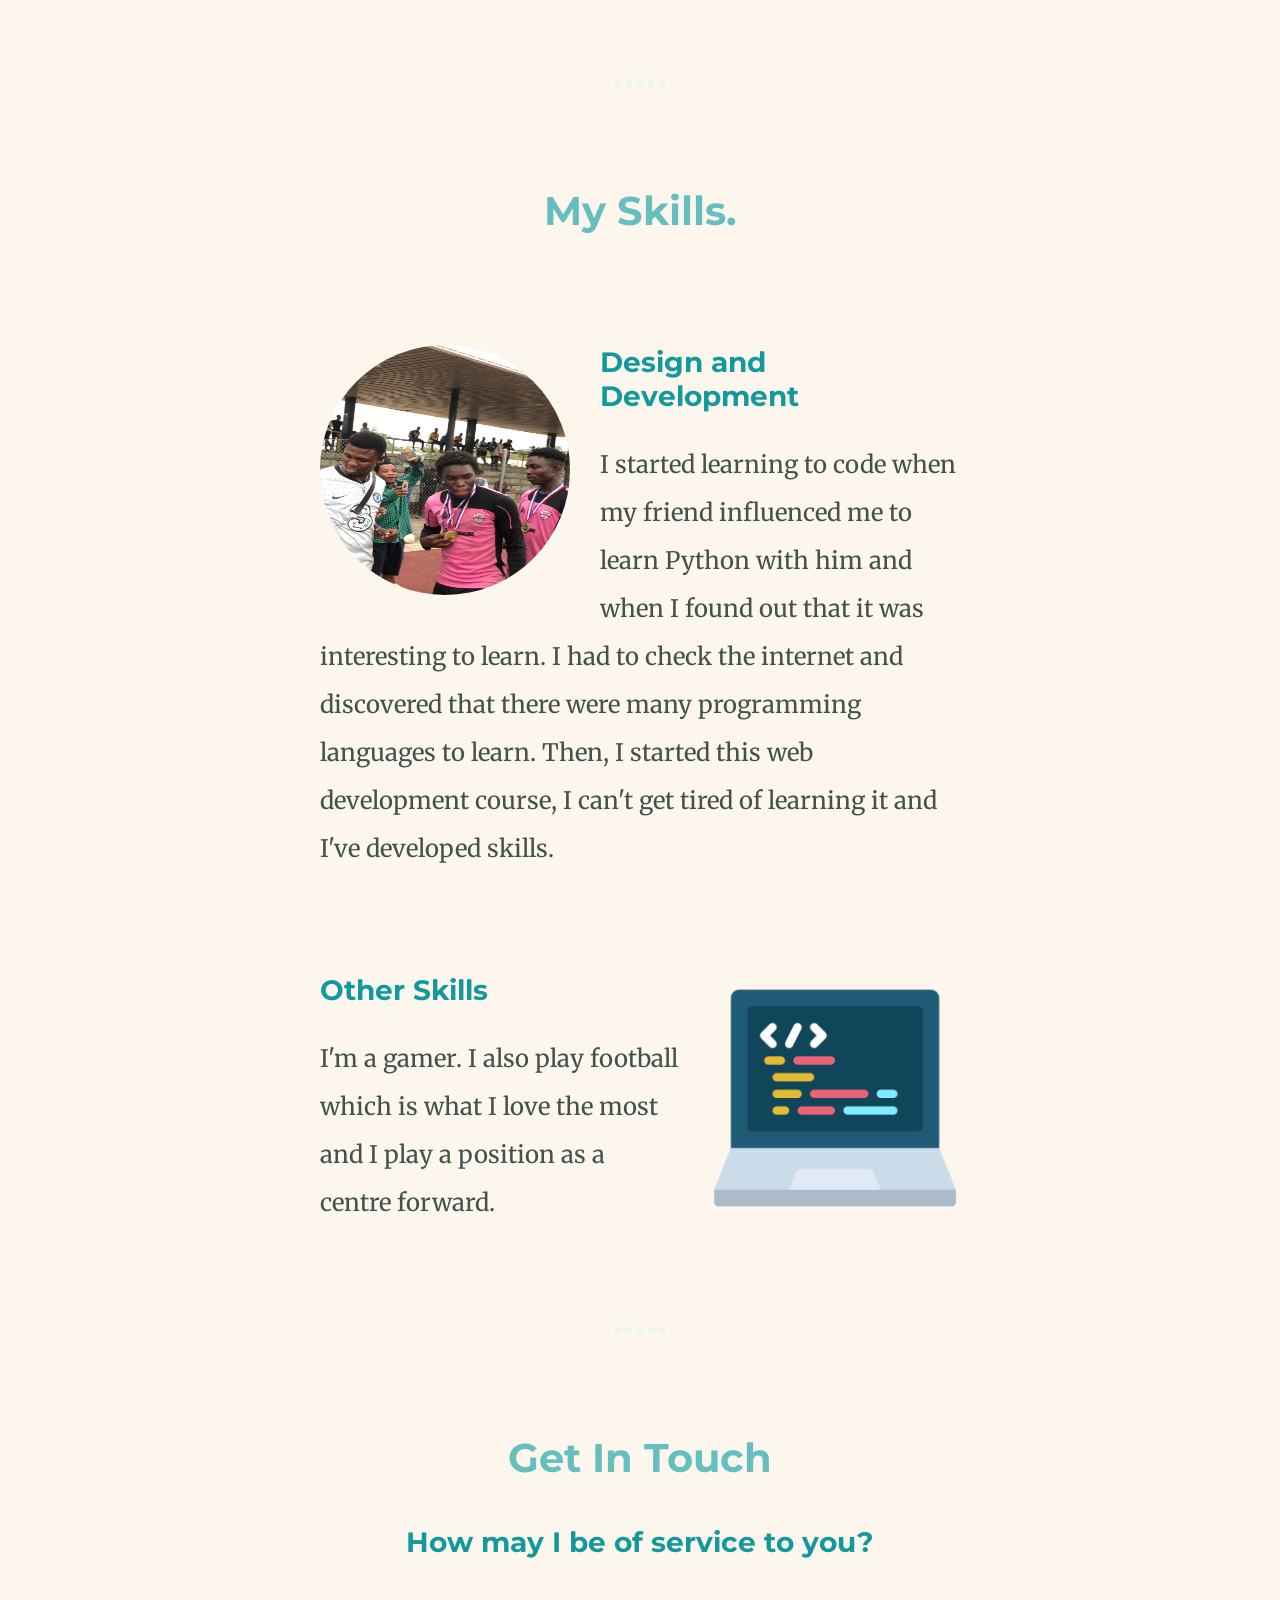
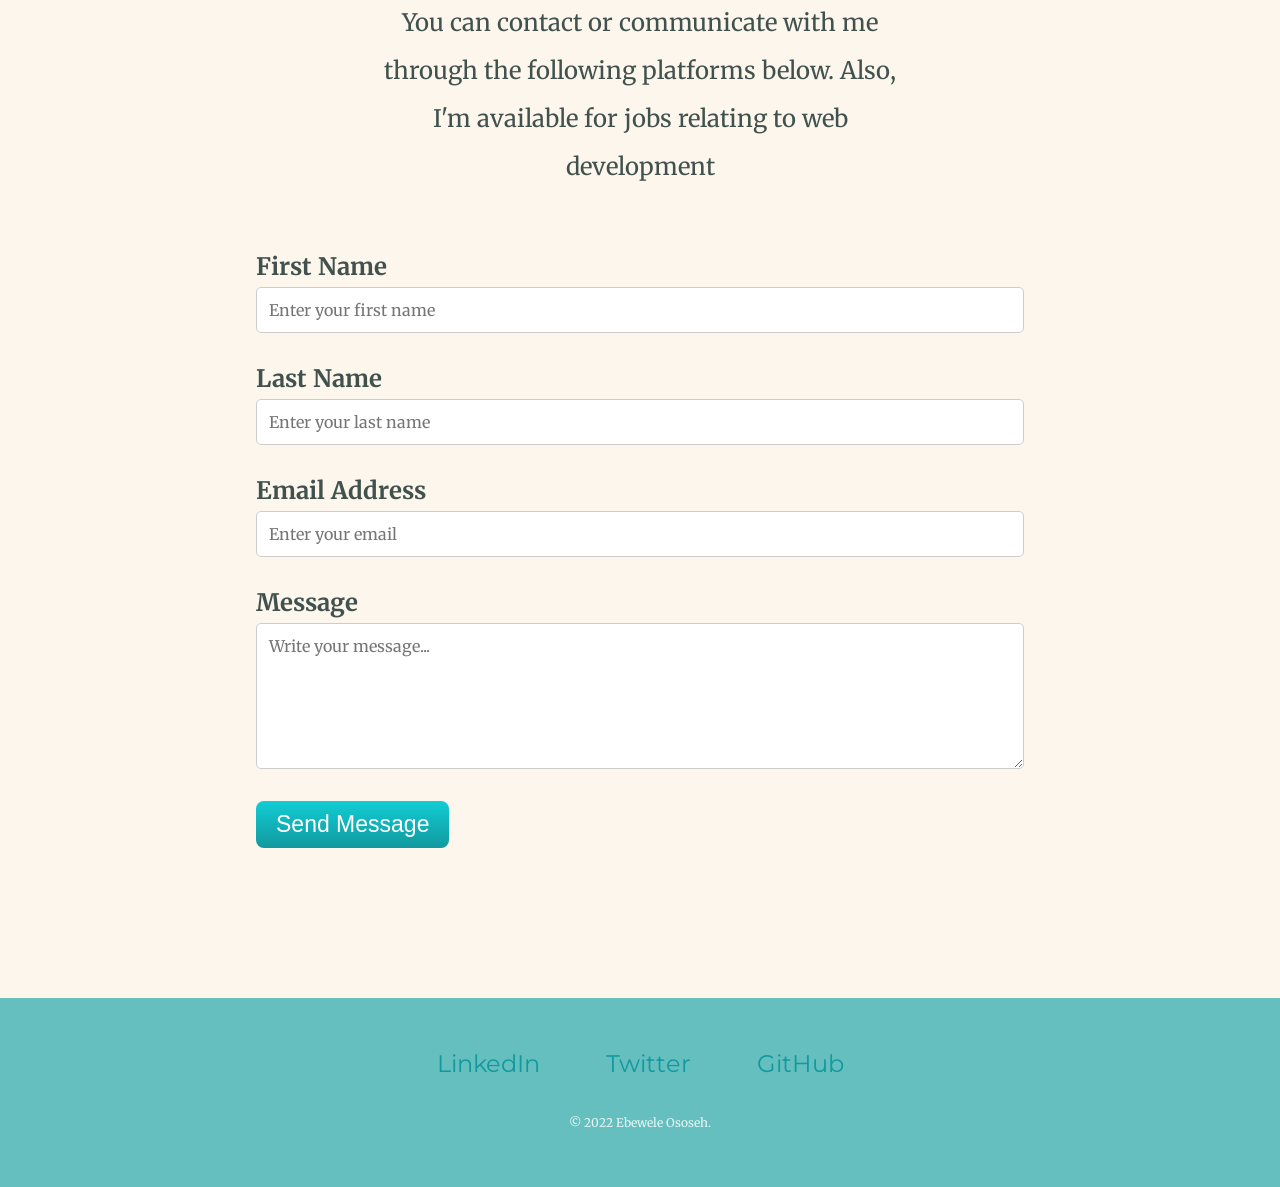
==== commit ab105935: "Add files via upload" ====
--- a/index.html
+++ b/index.html
@@ -9,6 +9,16 @@
   <link rel="preconnect" href="https://fonts.googleapis.com">
 <link rel="preconnect" href="https://fonts.gstatic.com" crossorigin>
 <link href="https://fonts.googleapis.com/css2?family=BIZ+UDMincho&family=Merriweather&family=Montserrat&family=Sacramento&display=swap" rel="stylesheet">
+<script>function counter(){
+  let a = 10 ;
+  if (a === 10){
+    alert("False")
+  }
+};
+console.log(counter());
+</script>
+
+
 </head>
 
 <body>
@@ -45,7 +55,47 @@
       <h2>Get In Touch</h2>
       <h3>How may I be of service to you?</h3>
       <p class="contact-message">You can contact or communicate with me through the following platforms below. Also, I'm available for jobs relating to web development</p>
-      <a class="btn" href="mailto:ebeweleososeh@gmail.com">CONTACT ME</a>
+      <form class="contact-form">
+
+  <label for="firstName">First Name</label>
+  <input
+    type="text"
+    id="firstName"
+    name="firstName"
+    placeholder="Enter your first name"
+    required>
+
+  <label for="lastName">Last Name</label>
+  <input
+    type="text"
+    id="lastName"
+    name="lastName"
+    placeholder="Enter your last name"
+    required>
+
+  <label for="email">Email Address</label>
+  <input
+    type="email"
+    id="email"
+    name="email"
+    placeholder="Enter your email"
+    required>
+
+  <label for="message">Message</label>
+
+  <textarea
+    id="message"
+    name="message"
+    rows="6"
+    placeholder="Write your message..."
+    required></textarea>
+
+  <button class="btn" type="submit">
+    Send Message
+  </button>
+
+</form>
+      <!-- <a class="btn" href="mailto:ebeweleososeh@gmail.com">CONTACT ME</a> -->
     </div>
   </div>
 
@@ -56,7 +106,7 @@
     <a class="footer-link" href="https://github.com/Ososeh">GitHub</a>
     <p class="copyright">© 2022  Ebewele Ososeh.</p>
   </div>
-
+  
 
 </body>
 
--- a/css/styles.css
+++ b/css/styles.css
@@ -73,7 +73,7 @@
 
 .mountains {
   position: relative;
-  margin-left: 650px;
+
 
 }
 
@@ -131,7 +131,8 @@
 }
 
 .trophy-img {
-  width: 25%;
+  height: 250px;
+  width: 250px;
   float: left;
   margin-right: 30px;
   border-radius: 100%;
@@ -140,7 +141,8 @@
 .l {}
 
 .programming-img {
-  width: 25%;
+  height: 250px;
+  width: 250px;
   float: right;
   margin-left: 30px;
 }
@@ -174,3 +176,36 @@
   background-image: linear-gradient(to bottom, #30e3cb, #2bc4ad);
   text-decoration: none;
 }
+
+.contact-form {
+  width: 60%;
+  margin: 50px auto;
+  text-align: left;
+}
+
+.contact-form label {
+  display: block;
+  margin-top: 15px;
+  font-weight: bold;
+}
+
+.contact-form input,
+.contact-form textarea {
+  width: 100%;
+  padding: 12px;
+  margin-top: 5px;
+  margin-bottom: 15px;
+  border: 1px solid #ccc;
+  border-radius: 5px;
+  font-size: 16px;
+  font-family: inherit;
+  box-sizing: border-box;
+}
+
+.contact-form textarea {
+  resize: vertical;
+}
+
+.contact-form button {
+  margin-top: 10px;
+}
